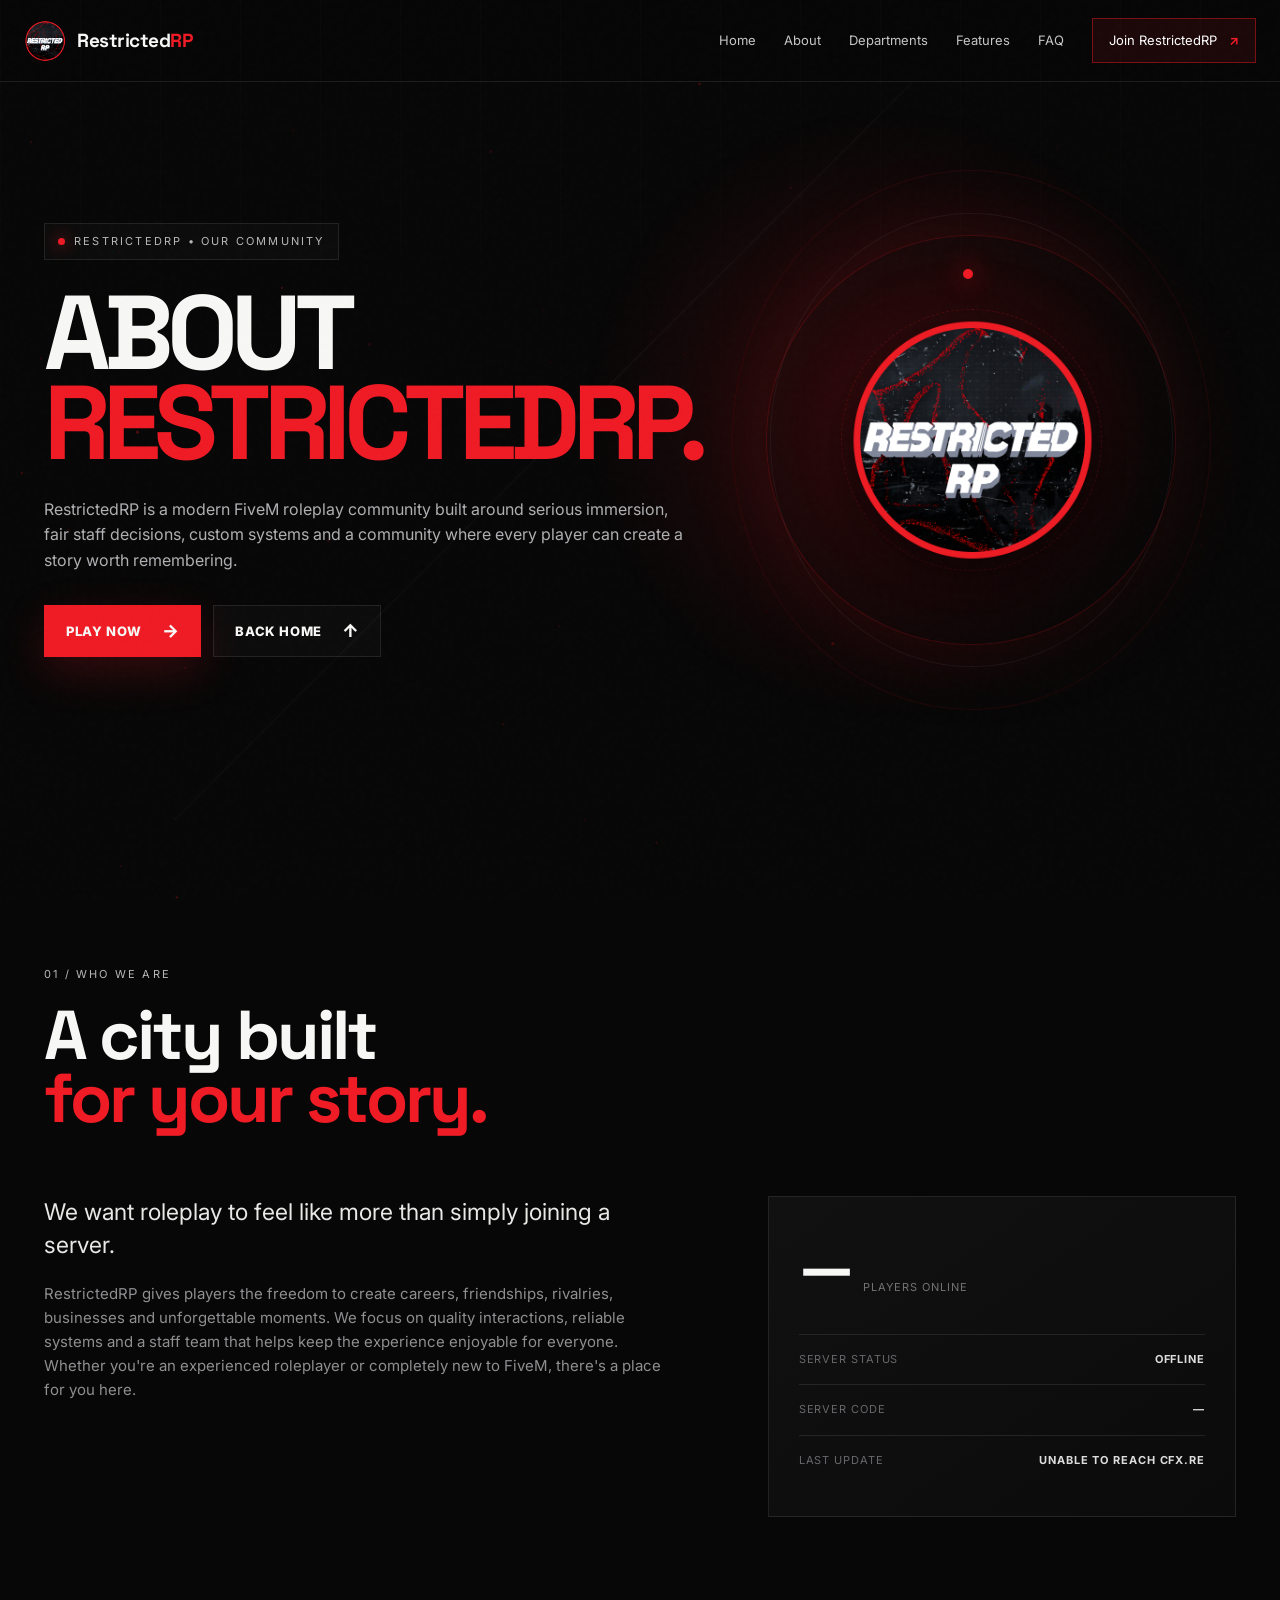
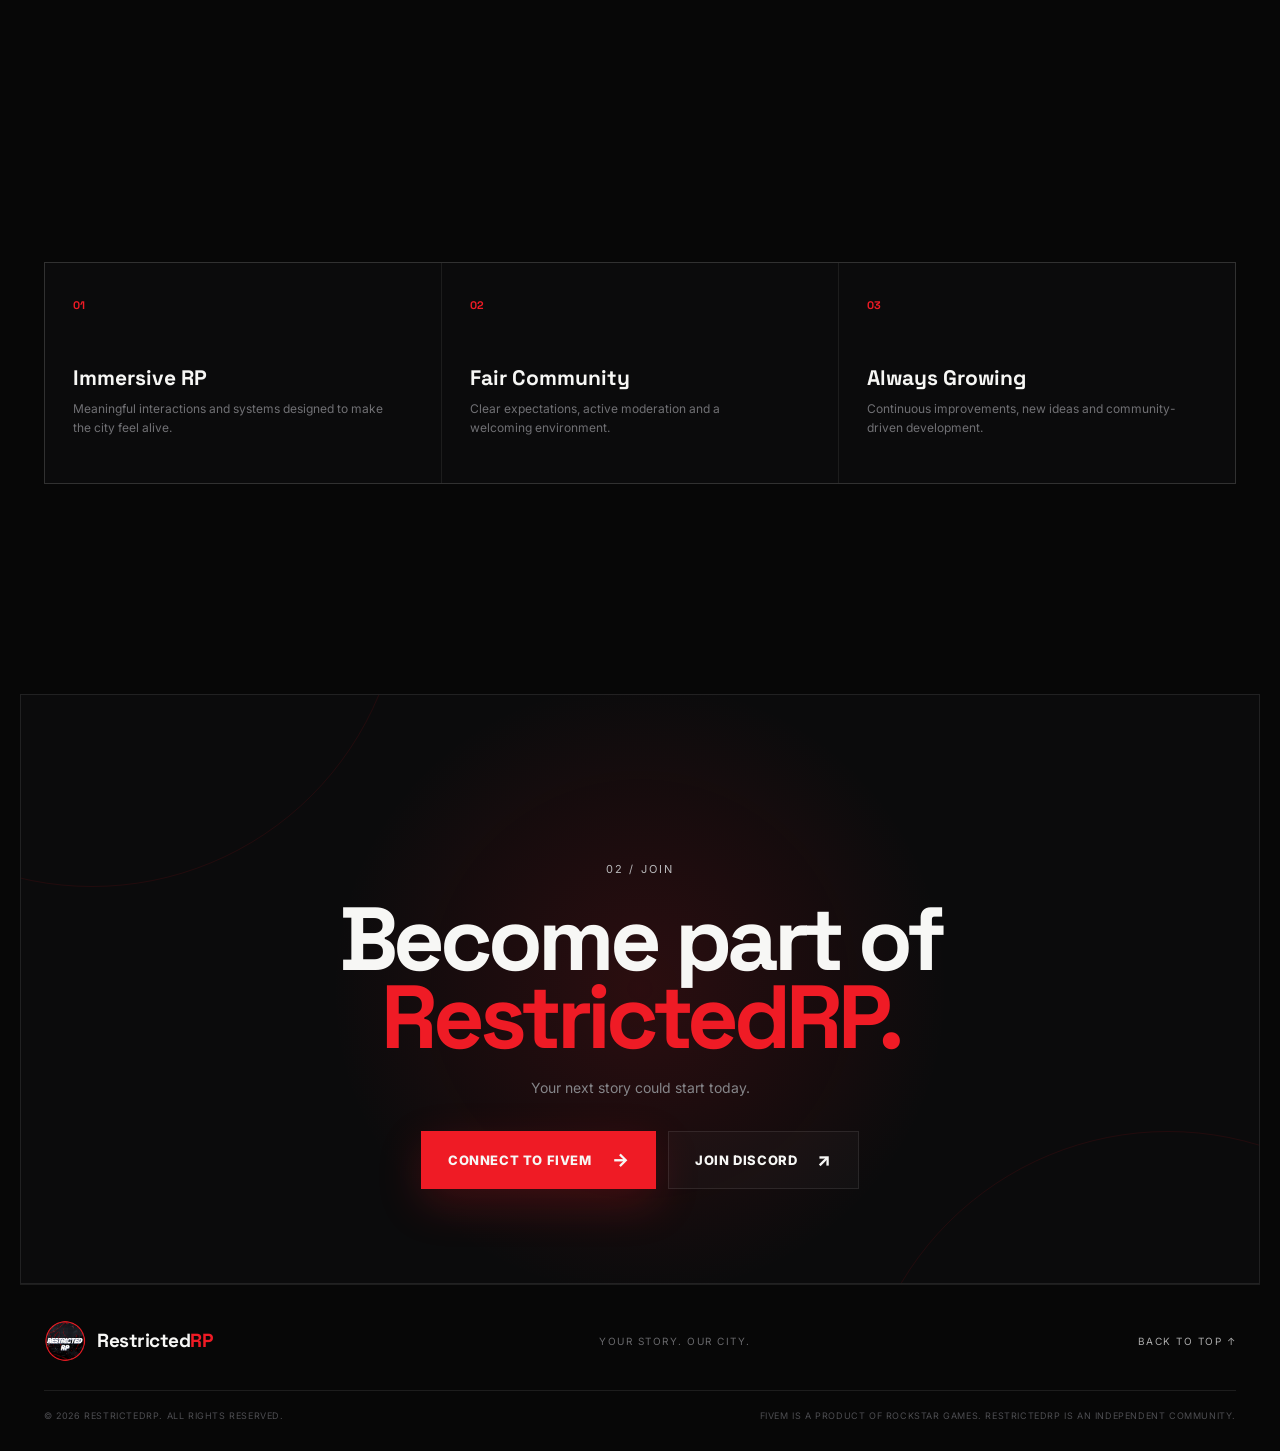
==== about.html @ 8ae46c91 "Add files via upload" ====
<!doctype html>
<html lang="en">
<head>
  <meta charset="utf-8"><meta name="viewport" content="width=device-width, initial-scale=1">
  <title>RestrictedRP | About</title>
  <meta name="description" content="Learn more about RestrictedRP and our FiveM roleplay community.">
  <link rel="preconnect" href="https://fonts.googleapis.com"><link rel="preconnect" href="https://fonts.gstatic.com" crossorigin>
  <link href="https://fonts.googleapis.com/css2?family=Inter:wght@400;500;600;700;800;900&family=Space+Grotesk:wght@500;600;700&display=swap" rel="stylesheet">
  <link rel="stylesheet" href="style.css">
</head>
<body><div class="noise"></div><canvas id="particles" aria-hidden="true"></canvas>
<header class="site-header" id="top"><a class="brand" href="index.html"><img src="assets/restrictedrp-logo.png" alt="RestrictedRP logo"><span>Restricted<span>RP</span></span></a>
<button class="menu-toggle" id="menuToggle" aria-label="Open navigation" aria-expanded="false"><i></i><i></i><i></i></button>
<nav class="nav" id="nav"><a href="index.html">Home</a><a href="about.html">About</a><a href="departments.html">Departments</a><a href="features.html">Features</a><a href="index.html#faq">FAQ</a><a class="nav-cta" id="navJoin" href="#">Join RestrictedRP <b>↗</b></a></nav></header>
<main>
<section class="hero" style="min-height:72vh"><div class="hero-grid"></div><div class="hero-copy reveal"><div class="eyebrow"><span class="live-dot"></span> RestrictedRP • Our Community</div><h1>ABOUT<br><em>RESTRICTEDRP.</em></h1><p class="hero-text">RestrictedRP is a modern FiveM roleplay community built around serious immersion, fair staff decisions, custom systems and a community where every player can create a story worth remembering.</p><div class="hero-actions"><a class="button primary" id="playBtn" href="#">Play Now <span>→</span></a><a class="button ghost" href="index.html">Back Home <span>↑</span></a></div></div><div class="hero-visual reveal delay-1"><div class="visual-ring ring-one"></div><div class="visual-ring ring-two"></div><div class="logo-orbit"><div class="orbit-dot"></div><img src="assets/restrictedrp-logo.png" alt=""></div></div></section>
<section class="section about"><div class="section-heading reveal"><span class="section-number">01 / WHO WE ARE</span><h2>A city built<br><em>for your story.</em></h2></div><div class="about-grid"><div class="about-text reveal"><p class="lead">We want roleplay to feel like more than simply joining a server.</p><p>RestrictedRP gives players the freedom to create careers, friendships, rivalries, businesses and unforgettable moments. We focus on quality interactions, reliable systems and a staff team that helps keep the experience enjoyable for everyone.</p><p>Whether you're an experienced roleplayer or completely new to FiveM, there's a place for you here.</p></div><div class="stat-panel reveal delay-1"><div class="big-stat"><strong id="onlineCount">—</strong><span>players online</span></div><div class="stat-line"><span>Server status</span><b id="serverStatus">Checking...</b></div><div class="stat-line"><span>Server code</span><b id="serverCode">—</b></div><div class="stat-line"><span>Last update</span><b id="lastUpdate">—</b></div></div></div></section>
<section class="section"><div class="feature-grid"><article class="feature reveal"><span>01</span><h3>Immersive RP</h3><p>Meaningful interactions and systems designed to make the city feel alive.</p></article><article class="feature reveal delay-1"><span>02</span><h3>Fair Community</h3><p>Clear expectations, active moderation and a welcoming environment.</p></article><article class="feature reveal delay-2"><span>03</span><h3>Always Growing</h3><p>Continuous improvements, new ideas and community-driven development.</p></article></div></section>
<section class="join-section"><div class="join-glow"></div><div class="join-inner reveal"><span class="section-number">02 / JOIN</span><h2>Become part of<br><em>RestrictedRP.</em></h2><p>Your next story could start today.</p><div class="join-actions"><a class="button primary large" id="joinPlayBtn" href="#">Connect to FiveM <span>→</span></a><a class="button ghost large" id="discordBtn" href="#">Join Discord <span>↗</span></a></div></div></section>
</main><footer class="footer"><div class="footer-top"><a class="brand" href="index.html"><img src="assets/restrictedrp-logo.png" alt="RestrictedRP logo"><span>Restricted<span>RP</span></span></a><p>YOUR STORY. OUR CITY.</p><a class="back-top" href="#top">Back to top ↑</a></div><div class="footer-bottom"><span>© <span id="year"></span> RestrictedRP. All rights reserved.</span><span>FiveM is a product of Rockstar Games. RestrictedRP is an independent community.</span></div></footer>
<script src="config.js"></script><script src="script.js"></script></body></html>
---- style.css ----
/* RestrictedRP — premium dark/red FiveM landing page */
:root{
  --bg:#070707; --bg2:#0c0c0d; --panel:#101011; --panel2:#151516;
  --red:#ef1b25; --red2:#ff3a42; --white:#f7f7f5; --muted:#99999c;
  --line:rgba(255,255,255,.09); --line2:rgba(239,27,37,.25);
  --max:1240px; --ease:cubic-bezier(.2,.8,.2,1);
}
*{box-sizing:border-box;margin:0;padding:0}
html{scroll-behavior:smooth}
body{font-family:Inter,system-ui,sans-serif;background:var(--bg);color:var(--white);line-height:1.6;overflow-x:hidden}
body:before{content:"";position:fixed;inset:0;pointer-events:none;z-index:50;background:linear-gradient(90deg,rgba(255,255,255,.015) 1px,transparent 1px);background-size:80px 80px;mask-image:linear-gradient(to bottom,black,transparent 75%)}
a{color:inherit;text-decoration:none}
button{font:inherit}
.noise{position:fixed;inset:0;z-index:60;pointer-events:none;opacity:.045;background-image:url("data:image/svg+xml,%3Csvg viewBox='0 0 180 180' xmlns='http://www.w3.org/2000/svg'%3E%3Cfilter id='n'%3E%3CfeTurbulence type='fractalNoise' baseFrequency='.9' numOctaves='4' stitchTiles='stitch'/%3E%3C/filter%3E%3Crect width='100%25' height='100%25' filter='url(%23n)' opacity='.35'/%3E%3C/svg%3E")}
#particles{position:fixed;inset:0;width:100%;height:100%;z-index:-1;opacity:.55}
.site-header{position:fixed;top:0;left:0;right:0;height:82px;padding:0 max(24px,calc((100vw - var(--max))/2));display:flex;align-items:center;justify-content:space-between;z-index:40;background:rgba(7,7,7,.76);backdrop-filter:blur(18px);border-bottom:1px solid var(--line)}
.brand{display:flex;align-items:center;gap:11px;font:800 19px "Space Grotesk",sans-serif;letter-spacing:-.5px}
.brand img{width:42px;height:42px;object-fit:contain;border-radius:50%}
.brand>span>span{color:var(--red)}
.nav{display:flex;align-items:center;gap:28px;font-size:13px;color:#c6c6c8}
.nav a{transition:.25s}
.nav a:hover{color:#fff}
.nav-cta{padding:11px 16px;border:1px solid rgba(239,27,37,.45);background:rgba(239,27,37,.09);color:#fff!important}
.nav-cta b{margin-left:8px;color:var(--red)}
.menu-toggle{display:none;background:none;border:0;color:#fff;width:42px}
.menu-toggle i{display:block;height:2px;background:#fff;margin:6px 0}
.hero{min-height:900px;position:relative;max-width:var(--max);margin:auto;padding:170px 24px 110px;display:grid;grid-template-columns:1.05fr .95fr;align-items:center;gap:30px}
.hero-grid{position:absolute;inset:82px 0 0;background:radial-gradient(circle at 70% 45%,rgba(239,27,37,.18),transparent 32%),linear-gradient(135deg,transparent 0 45%,rgba(255,255,255,.025) 45.1%,transparent 45.3%);pointer-events:none}
.hero-copy{position:relative;z-index:2;max-width:730px}
.eyebrow,.section-number{font-size:11px;letter-spacing:2.2px;text-transform:uppercase;color:#b8b8ba}
.eyebrow{display:inline-flex;align-items:center;gap:9px;border:1px solid var(--line);padding:9px 13px;background:rgba(255,255,255,.025)}
.live-dot{width:7px;height:7px;background:var(--red);border-radius:50%;box-shadow:0 0 16px var(--red)}
.hero h1{font:900 clamp(4rem,8.2vw,8rem)/.86 "Space Grotesk",sans-serif;letter-spacing:-7px;margin:28px 0}
.hero h1 em,.section-heading h2 em,.join-inner h2 em{font-style:normal;color:var(--red)}
.hero-text{font-size:16px;color:#b0b0b3;max-width:650px}
.hero-text strong{color:#fff}
.hero-actions,.join-actions{display:flex;gap:12px;flex-wrap:wrap;margin-top:32px}
.button{display:inline-flex;align-items:center;justify-content:center;gap:20px;min-height:52px;padding:0 21px;border:1px solid var(--line);font-size:13px;font-weight:800;text-transform:uppercase;letter-spacing:.6px;transition:.3s var(--ease)}
.button span{font-size:18px}
.button.primary{background:var(--red);border-color:var(--red);box-shadow:0 15px 45px rgba(239,27,37,.2)}
.button.primary:hover{background:var(--red2);transform:translateY(-3px);box-shadow:0 20px 55px rgba(239,27,37,.32)}
.button.ghost{background:rgba(255,255,255,.025)}
.button.ghost:hover{background:rgba(255,255,255,.07);transform:translateY(-3px)}
.button.large{min-height:58px;padding:0 26px}
.trust-row{display:flex;gap:24px;margin-top:38px;color:#77777a;font-size:11px;text-transform:uppercase;letter-spacing:1.1px}
.trust-row b{color:#fff;margin-right:7px}
.hero-visual{min-height:540px;position:relative;display:grid;place-items:center}
.logo-orbit{width:min(410px,68vw);aspect-ratio:1;border-radius:50%;display:grid;place-items:center;position:relative;background:radial-gradient(circle,rgba(239,27,37,.13),rgba(0,0,0,0) 64%);border:1px solid rgba(239,27,37,.2);box-shadow:0 0 100px rgba(239,27,37,.11)}
.logo-orbit:after{content:"";position:absolute;inset:18%;border:1px dashed rgba(239,27,37,.25);border-radius:50%;animation:spin 18s linear infinite}
.logo-orbit img{width:62%;filter:drop-shadow(0 20px 35px rgba(0,0,0,.8));z-index:2}
.visual-ring{position:absolute;border:1px solid rgba(255,255,255,.05);border-radius:50%;inset:8%;animation:pulse 5s ease-in-out infinite}
.ring-two{inset:0;border-color:rgba(239,27,37,.09);animation-delay:1.2s}
.orbit-dot{position:absolute;width:10px;height:10px;background:var(--red);border-radius:50%;top:8%;left:48%;box-shadow:0 0 25px var(--red);z-index:3}
.floating-card{position:absolute;background:rgba(15,15,16,.86);border:1px solid var(--line);padding:13px 16px;display:flex;align-items:center;gap:11px;backdrop-filter:blur(12px);box-shadow:0 18px 50px rgba(0,0,0,.4)}
.floating-card small{display:block;color:#6f6f73;font-size:8px;letter-spacing:1.3px}
.floating-card strong{display:block;font-size:13px;margin-top:1px}
.card-status{left:3%;top:23%}.card-online{right:0;bottom:19%}
.status-icon{color:#49d17a;font-size:10px;filter:drop-shadow(0 0 7px #49d17a)}
.mini-bars{display:flex;gap:3px;align-items:flex-end;height:18px}.mini-bars i{display:block;width:3px;background:var(--red)}.mini-bars i:nth-child(1){height:7px}.mini-bars i:nth-child(2){height:13px}.mini-bars i:nth-child(3){height:18px}
.scroll-cue{position:absolute;bottom:28px;left:24px;color:#656569;font-size:10px;letter-spacing:1.5px;text-transform:uppercase;display:flex;align-items:center;gap:10px}
.scroll-cue span{display:block;width:35px;height:1px;background:#555}
.ticker{border-block:1px solid var(--line);overflow:hidden;white-space:nowrap;background:#0a0a0a}
.ticker div{width:max-content;display:flex;gap:28px;align-items:center;padding:13px 0;animation:ticker 26s linear infinite;color:#777;font-size:10px;letter-spacing:2.2px}
.ticker span:nth-of-type(1),.ticker span:nth-of-type(3),.ticker span:nth-of-type(5){color:#eee}
.ticker b{color:var(--red)}
.section{max-width:var(--max);margin:auto;padding:140px 24px}
.section-heading h2{font:800 clamp(2.8rem,5.4vw,5.4rem)/.92 "Space Grotesk",sans-serif;letter-spacing:-3px;margin-top:18px}
.about-grid{display:grid;grid-template-columns:1.15fr .85fr;gap:90px;margin-top:65px;align-items:start}
.about-text{max-width:680px}.about-text .lead{font-size:23px;line-height:1.45;color:#e8e8e7;margin-bottom:20px}.about-text>p:not(.lead){color:#8f8f92;font-size:15px;max-width:620px}
.text-link{display:inline-flex;gap:15px;margin-top:28px;text-transform:uppercase;letter-spacing:1.4px;font-size:11px;font-weight:800;border-bottom:1px solid var(--red);padding-bottom:8px}
.stat-panel{background:linear-gradient(145deg,#111112,#0b0b0c);border:1px solid var(--line);padding:30px}
.big-stat{padding-bottom:28px;border-bottom:1px solid var(--line);display:flex;align-items:end;gap:12px}.big-stat strong{font:700 62px "Space Grotesk";letter-spacing:-3px}.big-stat span{font-size:11px;color:#737376;text-transform:uppercase;letter-spacing:1px;padding-bottom:9px}
.stat-line{display:flex;justify-content:space-between;padding:16px 0;border-bottom:1px solid var(--line);font-size:11px;color:#68686c;text-transform:uppercase;letter-spacing:.9px}.stat-line:last-child{border:0}.stat-line b{color:#ddd}.stat-line b.ok{color:#55d889}
.department-grid{display:grid;grid-template-columns:1fr 1fr;gap:14px;margin-top:65px}
.department{min-height:330px;padding:28px;position:relative;overflow:hidden;border:1px solid var(--line);background:linear-gradient(145deg,#111112,#0b0b0c);transition:.35s var(--ease)}
.department:before{content:"";position:absolute;inset:0;background:radial-gradient(circle at 90% 15%,rgba(239,27,37,.18),transparent 38%);opacity:0;transition:.35s}
.department:hover{transform:translateY(-5px);border-color:var(--line2)}.department:hover:before{opacity:1}
.dept-no{position:absolute;top:23px;right:26px;color:#4b4b4e;font:600 12px "Space Grotesk"}
.dept-icon{width:52px;height:52px;border:1px solid var(--line2);display:grid;place-items:center;color:var(--red);font-size:20px;margin-bottom:70px}
.dept-content{position:relative}.dept-content>span{font-size:9px;letter-spacing:2px;color:#6d6d70}.dept-content h3{font:700 38px "Space Grotesk";letter-spacing:-1.5px;margin:7px 0}.dept-content p{font-size:13px;color:#7e7e82;max-width:450px}.dept-content a{display:inline-block;margin-top:18px;color:#ddd;font-size:10px;text-transform:uppercase;letter-spacing:1.3px}
.features{padding-top:40px}.split{display:flex;justify-content:space-between;gap:40px;align-items:end}.split>p{max-width:420px;color:#777;font-size:13px}.feature-grid{display:grid;grid-template-columns:repeat(3,1fr);gap:1px;background:var(--line);border:1px solid var(--line);margin-top:65px}.feature{background:#0b0b0c;padding:28px;min-height:220px;transition:.3s}.feature:hover{background:#101011}.feature>span{color:var(--red);font:700 11px "Space Grotesk"}.feature h3{font:700 21px "Space Grotesk";margin:48px 0 8px}.feature p{color:#707074;font-size:12px;max-width:310px}
.join-section{position:relative;margin:70px auto 0;max-width:var(--max);min-height:590px;border:1px solid var(--line);overflow:hidden;display:grid;place-items:center;text-align:center;background:radial-gradient(circle at center,rgba(239,27,37,.14),transparent 45%),#0b0b0c}
.join-section:before,.join-section:after{content:"";position:absolute;border:1px solid rgba(239,27,37,.1);border-radius:50%;width:620px;height:620px}.join-section:before{top:-430px;left:-240px}.join-section:after{bottom:-470px;right:-220px}
.join-inner{position:relative;z-index:2;padding:60px 24px}.join-inner h2{font:900 clamp(3.2rem,7vw,6.8rem)/.87 "Space Grotesk";letter-spacing:-5px;margin:20px 0}.join-inner p{color:#858589;font-size:14px}.join-actions{justify-content:center}
.faq{padding-bottom:150px}.faq-list{margin-top:55px;border-top:1px solid var(--line)}details{border-bottom:1px solid var(--line);padding:0}summary{list-style:none;cursor:pointer;padding:25px 5px;font:600 17px "Space Grotesk";display:flex;justify-content:space-between}summary::-webkit-details-marker{display:none}summary span{color:var(--red);font-size:23px;font-weight:400;transition:.25s}details[open] summary span{transform:rotate(45deg)}details p{color:#7e7e82;font-size:13px;max-width:800px;padding:0 45px 25px 5px}
.footer{border-top:1px solid var(--line);max-width:var(--max);margin:auto;padding:35px 24px 28px}.footer-top{display:flex;justify-content:space-between;align-items:center;gap:20px}.footer-top p,.back-top{font-size:10px;letter-spacing:1.5px;color:#68686b;text-transform:uppercase}.back-top{color:#aaa}.footer-bottom{border-top:1px solid var(--line);margin-top:28px;padding-top:18px;display:flex;justify-content:space-between;gap:20px;color:#4e4e52;font-size:9px;letter-spacing:.6px;text-transform:uppercase}
.reveal{opacity:0;transform:translateY(24px);transition:opacity .8s var(--ease),transform .8s var(--ease)}.reveal.in-view{opacity:1;transform:none}.delay-1{transition-delay:.12s}.delay-2{transition-delay:.22s}
@keyframes spin{to{transform:rotate(360deg)}}@keyframes pulse{50%{transform:scale(1.04);opacity:.5}}@keyframes ticker{to{transform:translateX(-50%)}}
@media(max-width:900px){
  .site-header{height:72px;padding:0 18px}.nav{position:absolute;top:72px;left:12px;right:12px;display:none;flex-direction:column;align-items:stretch;padding:10px;background:#101011;border:1px solid var(--line);box-shadow:0 20px 60px #000}.nav.open{display:flex}.nav a{padding:13px 14px}.nav-cta{text-align:center}.menu-toggle{display:block}.hero{min-height:auto;padding:130px 20px 100px;grid-template-columns:1fr}.hero h1{letter-spacing:-4px}.hero-visual{min-height:420px}.card-status{left:0}.card-online{right:0}.section{padding:95px 20px}.about-grid{grid-template-columns:1fr;gap:40px}.department-grid{grid-template-columns:1fr}.feature-grid{grid-template-columns:1fr 1fr}.split{display:block}.split>p{margin-top:20px}.footer-top,.footer-bottom{flex-direction:column;align-items:flex-start}.join-section{margin:20px}.join-inner h2{letter-spacing:-3px}
}
@media(max-width:600px){
  .brand{font-size:17px}.brand img{width:37px;height:37px}.hero{padding-top:120px}.hero h1{font-size:clamp(3.2rem,17vw,5.2rem)}.hero-text{font-size:14px}.trust-row{gap:12px;flex-wrap:wrap}.trust-row span{font-size:9px}.hero-visual{min-height:340px}.logo-orbit{width:270px}.floating-card{transform:scale(.88)}.card-status{top:13%}.card-online{bottom:9%}.scroll-cue{display:none}.section-heading h2{letter-spacing:-2px}.about-text .lead{font-size:19px}.big-stat strong{font-size:50px}.feature-grid{grid-template-columns:1fr}.join-section{min-height:500px;margin:0 12px}.join-inner h2{font-size:3.4rem}.footer{padding-inline:20px}
}
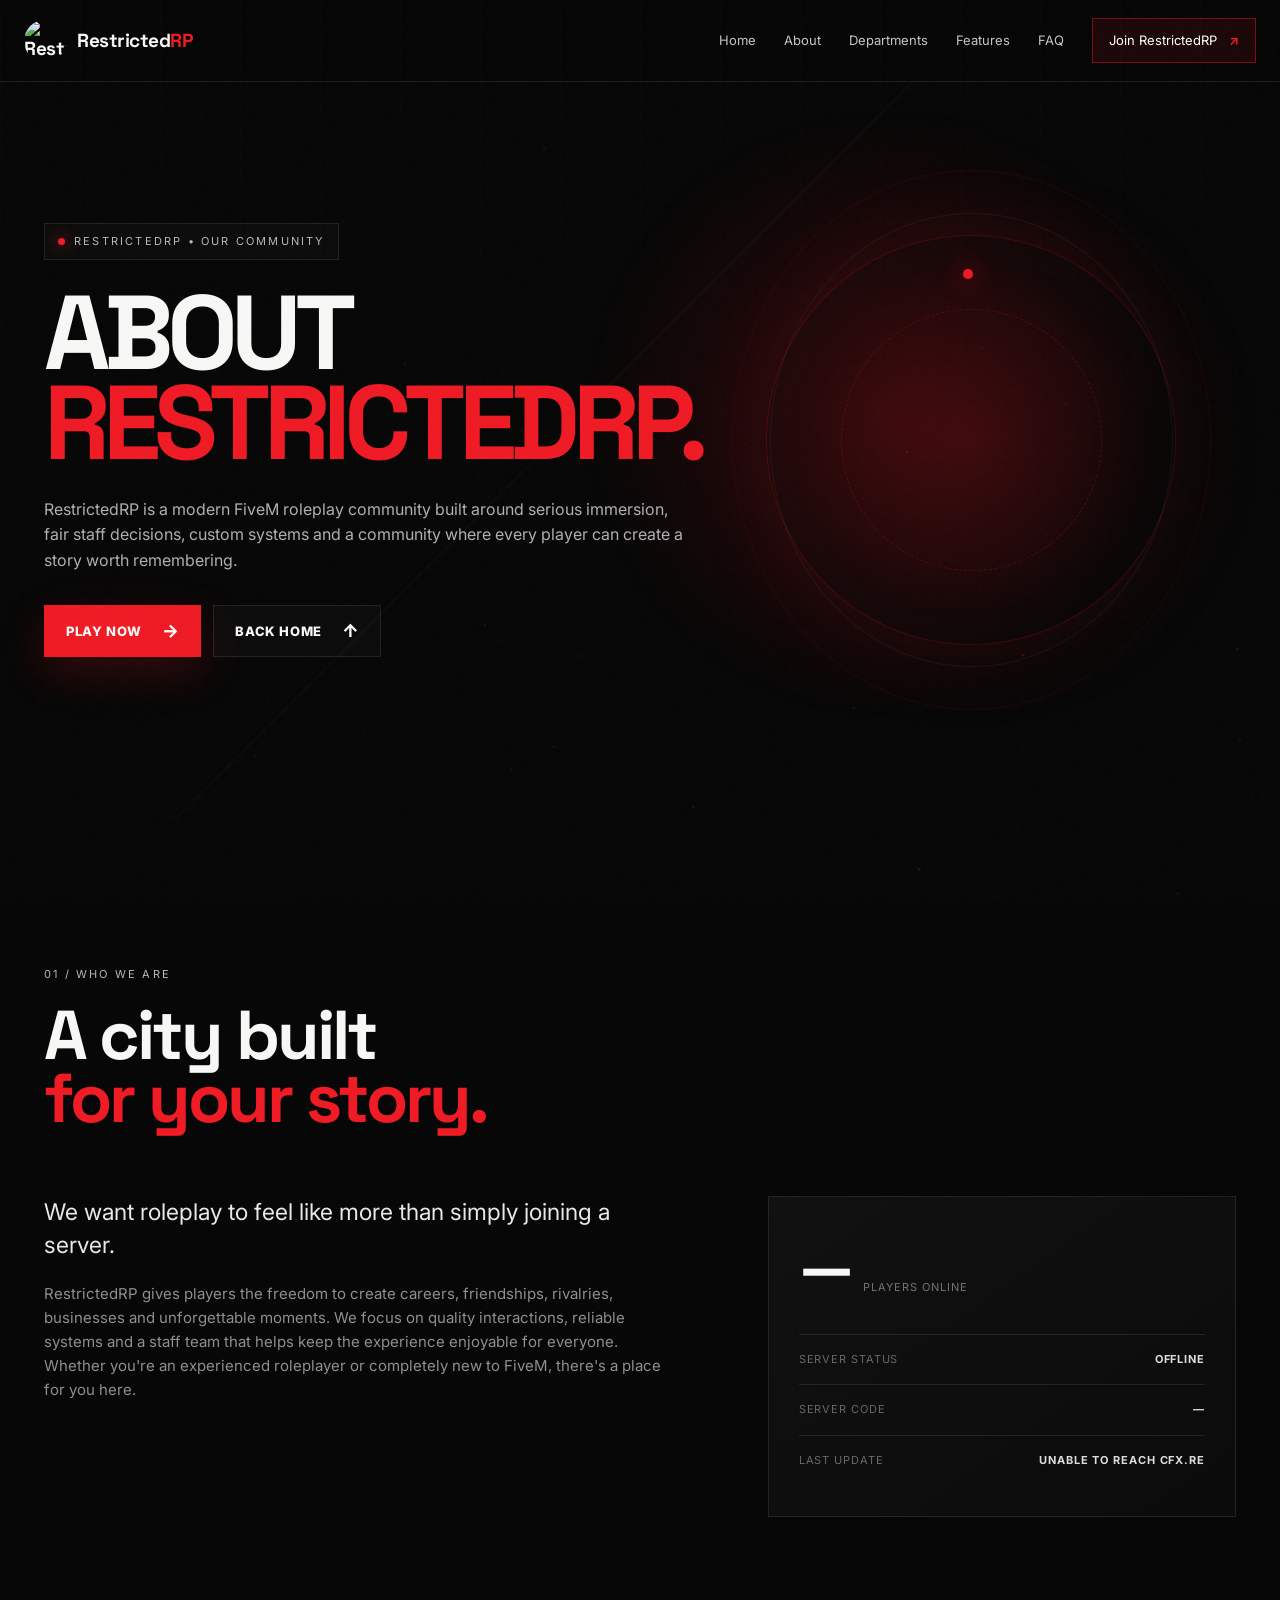
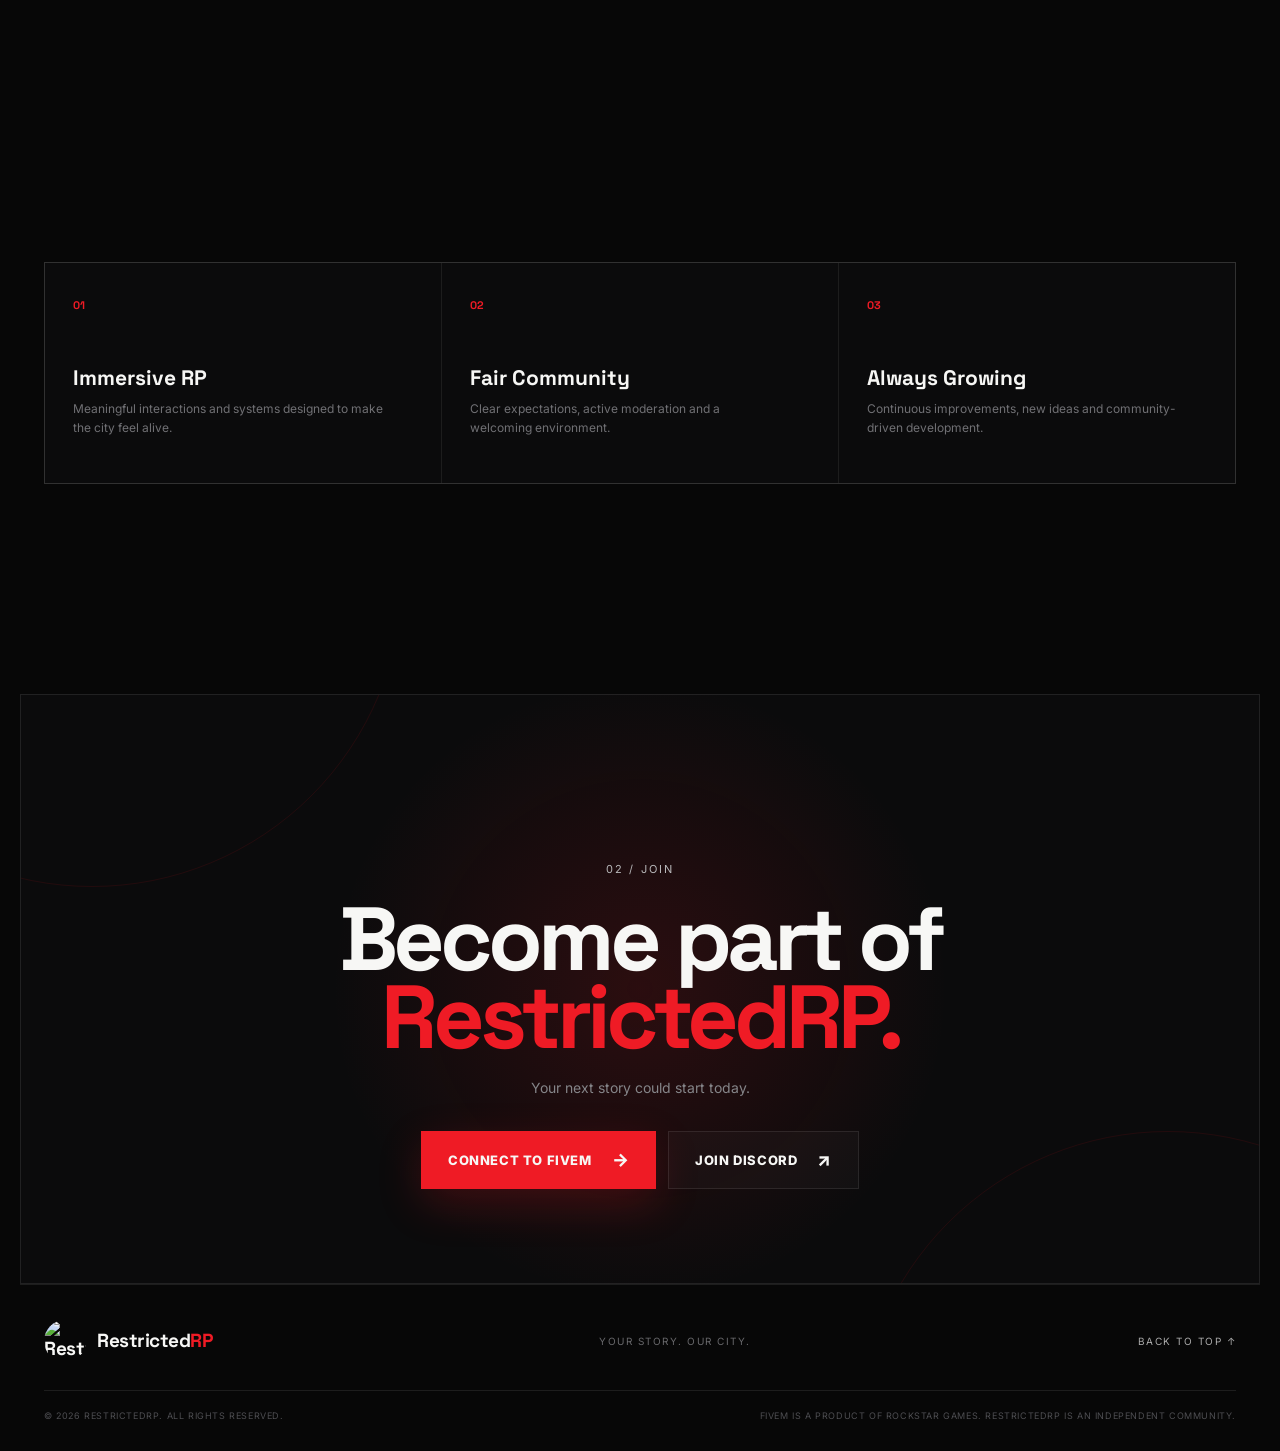
==== commit c099b6ba: "Add body ID to about.html for styling" ====
--- a/about.html
+++ b/about.html
@@ -2,13 +2,15 @@
 <html lang="en">
 <head>
   <meta charset="utf-8"><meta name="viewport" content="width=device-width, initial-scale=1">
+<link rel="icon" type="image/png" href="assets/restrictedrp-logo.png">
+<link rel="apple-touch-icon" href="assets/restrictedrp-logo.png">
   <title>RestrictedRP | About</title>
   <meta name="description" content="Learn more about RestrictedRP and our FiveM roleplay community.">
   <link rel="preconnect" href="https://fonts.googleapis.com"><link rel="preconnect" href="https://fonts.gstatic.com" crossorigin>
   <link href="https://fonts.googleapis.com/css2?family=Inter:wght@400;500;600;700;800;900&family=Space+Grotesk:wght@500;600;700&display=swap" rel="stylesheet">
   <link rel="stylesheet" href="style.css">
 </head>
-<body><div class="noise"></div><canvas id="particles" aria-hidden="true"></canvas>
+<body id="top"><div class="noise"></div><canvas id="particles" aria-hidden="true"></canvas>
 <header class="site-header" id="top"><a class="brand" href="index.html"><img src="assets/restrictedrp-logo.png" alt="RestrictedRP logo"><span>Restricted<span>RP</span></span></a>
 <button class="menu-toggle" id="menuToggle" aria-label="Open navigation" aria-expanded="false"><i></i><i></i><i></i></button>
 <nav class="nav" id="nav"><a href="index.html">Home</a><a href="about.html">About</a><a href="departments.html">Departments</a><a href="features.html">Features</a><a href="index.html#faq">FAQ</a><a class="nav-cta" id="navJoin" href="#">Join RestrictedRP <b>↗</b></a></nav></header>
@@ -17,5 +19,5 @@
 <section class="section about"><div class="section-heading reveal"><span class="section-number">01 / WHO WE ARE</span><h2>A city built<br><em>for your story.</em></h2></div><div class="about-grid"><div class="about-text reveal"><p class="lead">We want roleplay to feel like more than simply joining a server.</p><p>RestrictedRP gives players the freedom to create careers, friendships, rivalries, businesses and unforgettable moments. We focus on quality interactions, reliable systems and a staff team that helps keep the experience enjoyable for everyone.</p><p>Whether you're an experienced roleplayer or completely new to FiveM, there's a place for you here.</p></div><div class="stat-panel reveal delay-1"><div class="big-stat"><strong id="onlineCount">—</strong><span>players online</span></div><div class="stat-line"><span>Server status</span><b id="serverStatus">Checking...</b></div><div class="stat-line"><span>Server code</span><b id="serverCode">—</b></div><div class="stat-line"><span>Last update</span><b id="lastUpdate">—</b></div></div></div></section>
 <section class="section"><div class="feature-grid"><article class="feature reveal"><span>01</span><h3>Immersive RP</h3><p>Meaningful interactions and systems designed to make the city feel alive.</p></article><article class="feature reveal delay-1"><span>02</span><h3>Fair Community</h3><p>Clear expectations, active moderation and a welcoming environment.</p></article><article class="feature reveal delay-2"><span>03</span><h3>Always Growing</h3><p>Continuous improvements, new ideas and community-driven development.</p></article></div></section>
 <section class="join-section"><div class="join-glow"></div><div class="join-inner reveal"><span class="section-number">02 / JOIN</span><h2>Become part of<br><em>RestrictedRP.</em></h2><p>Your next story could start today.</p><div class="join-actions"><a class="button primary large" id="joinPlayBtn" href="#">Connect to FiveM <span>→</span></a><a class="button ghost large" id="discordBtn" href="#">Join Discord <span>↗</span></a></div></div></section>
-</main><footer class="footer"><div class="footer-top"><a class="brand" href="index.html"><img src="assets/restrictedrp-logo.png" alt="RestrictedRP logo"><span>Restricted<span>RP</span></span></a><p>YOUR STORY. OUR CITY.</p><a class="back-top" href="#top">Back to top ↑</a></div><div class="footer-bottom"><span>© <span id="year"></span> RestrictedRP. All rights reserved.</span><span>FiveM is a product of Rockstar Games. RestrictedRP is an independent community.</span></div></footer>
+</main><footer class="footer"><div class="footer-top"><a class="brand" href="index.html"><img src="assets/restrictedrp-logo.png" alt="RestrictedRP logo"><span>Restricted<span>RP</span></span></a><p>YOUR STORY. OUR CITY.</p><a class="back-top" href="#top" aria-label="Back to top">Back to top ↑</a></div><div class="footer-bottom"><span>© <span id="year"></span> RestrictedRP. All rights reserved.</span><span>FiveM is a product of Rockstar Games. RestrictedRP is an independent community.</span></div></footer>
 <script src="config.js"></script><script src="script.js"></script></body></html>
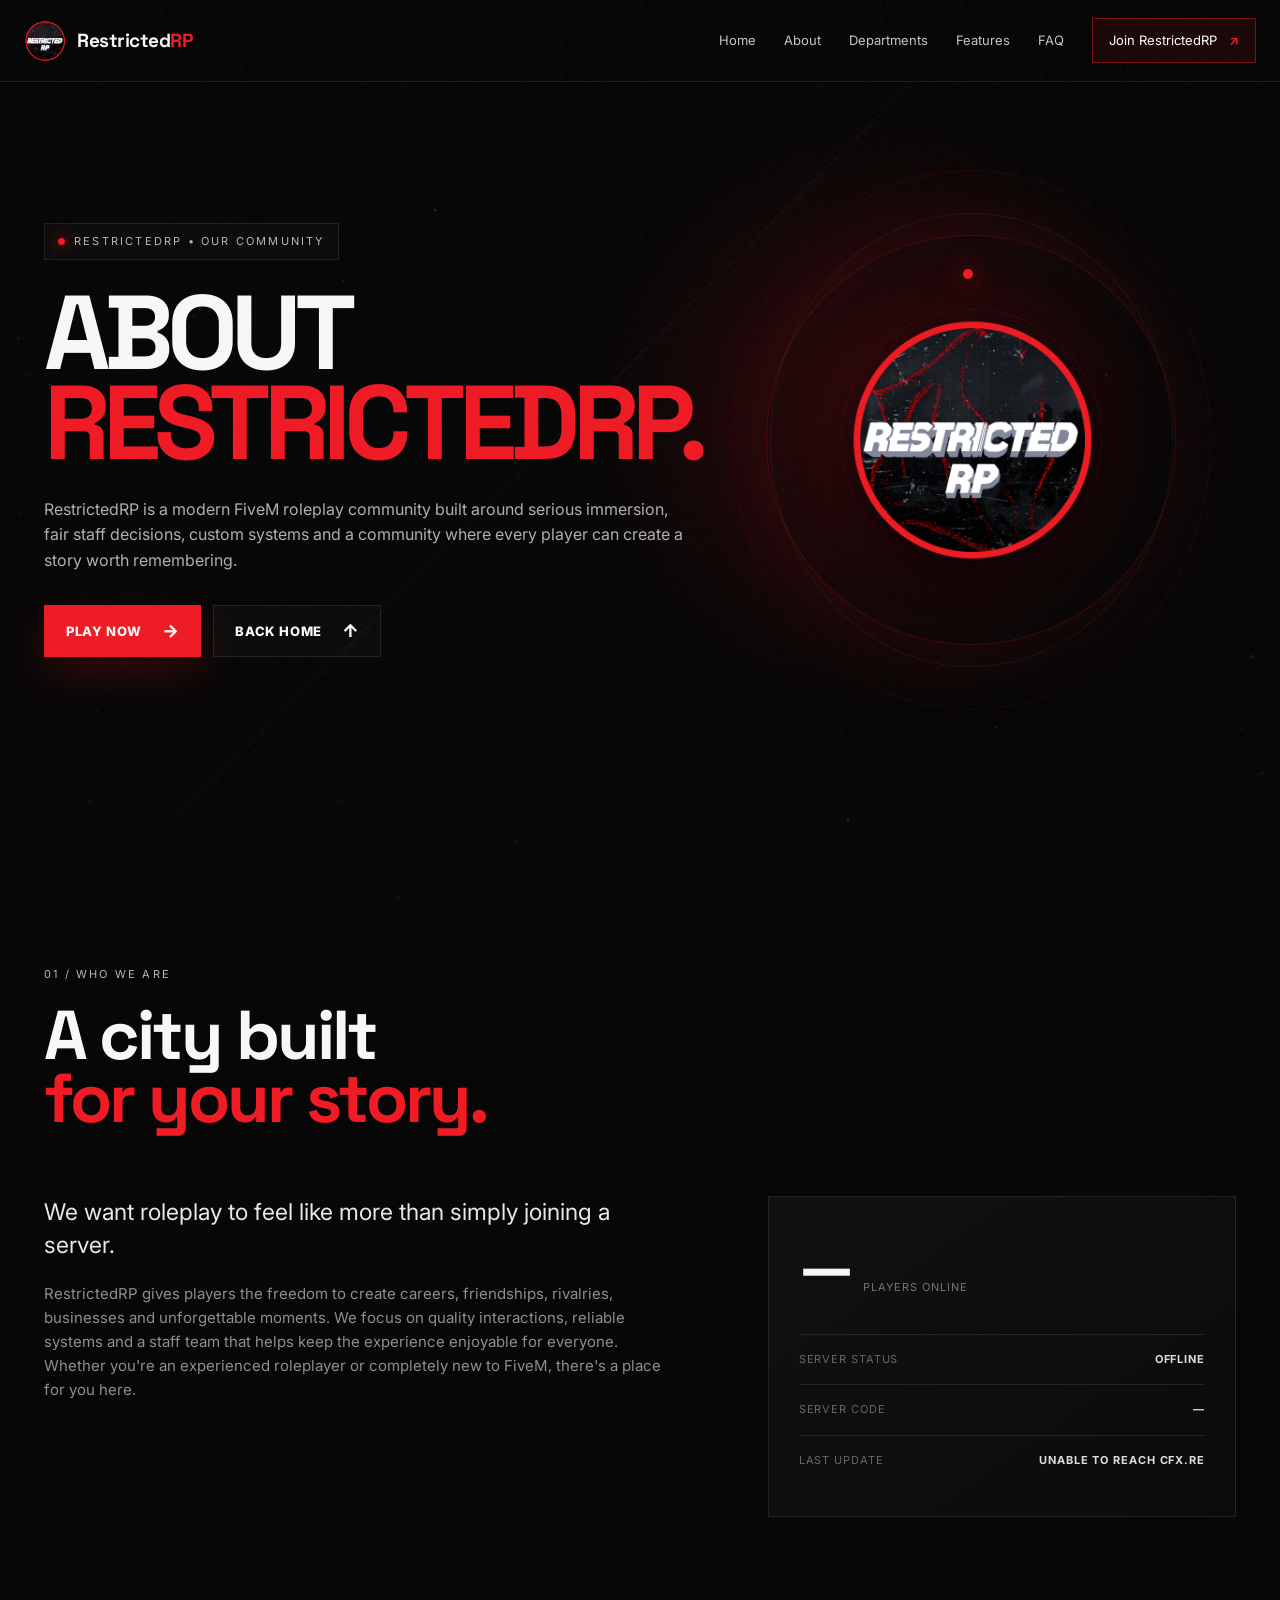
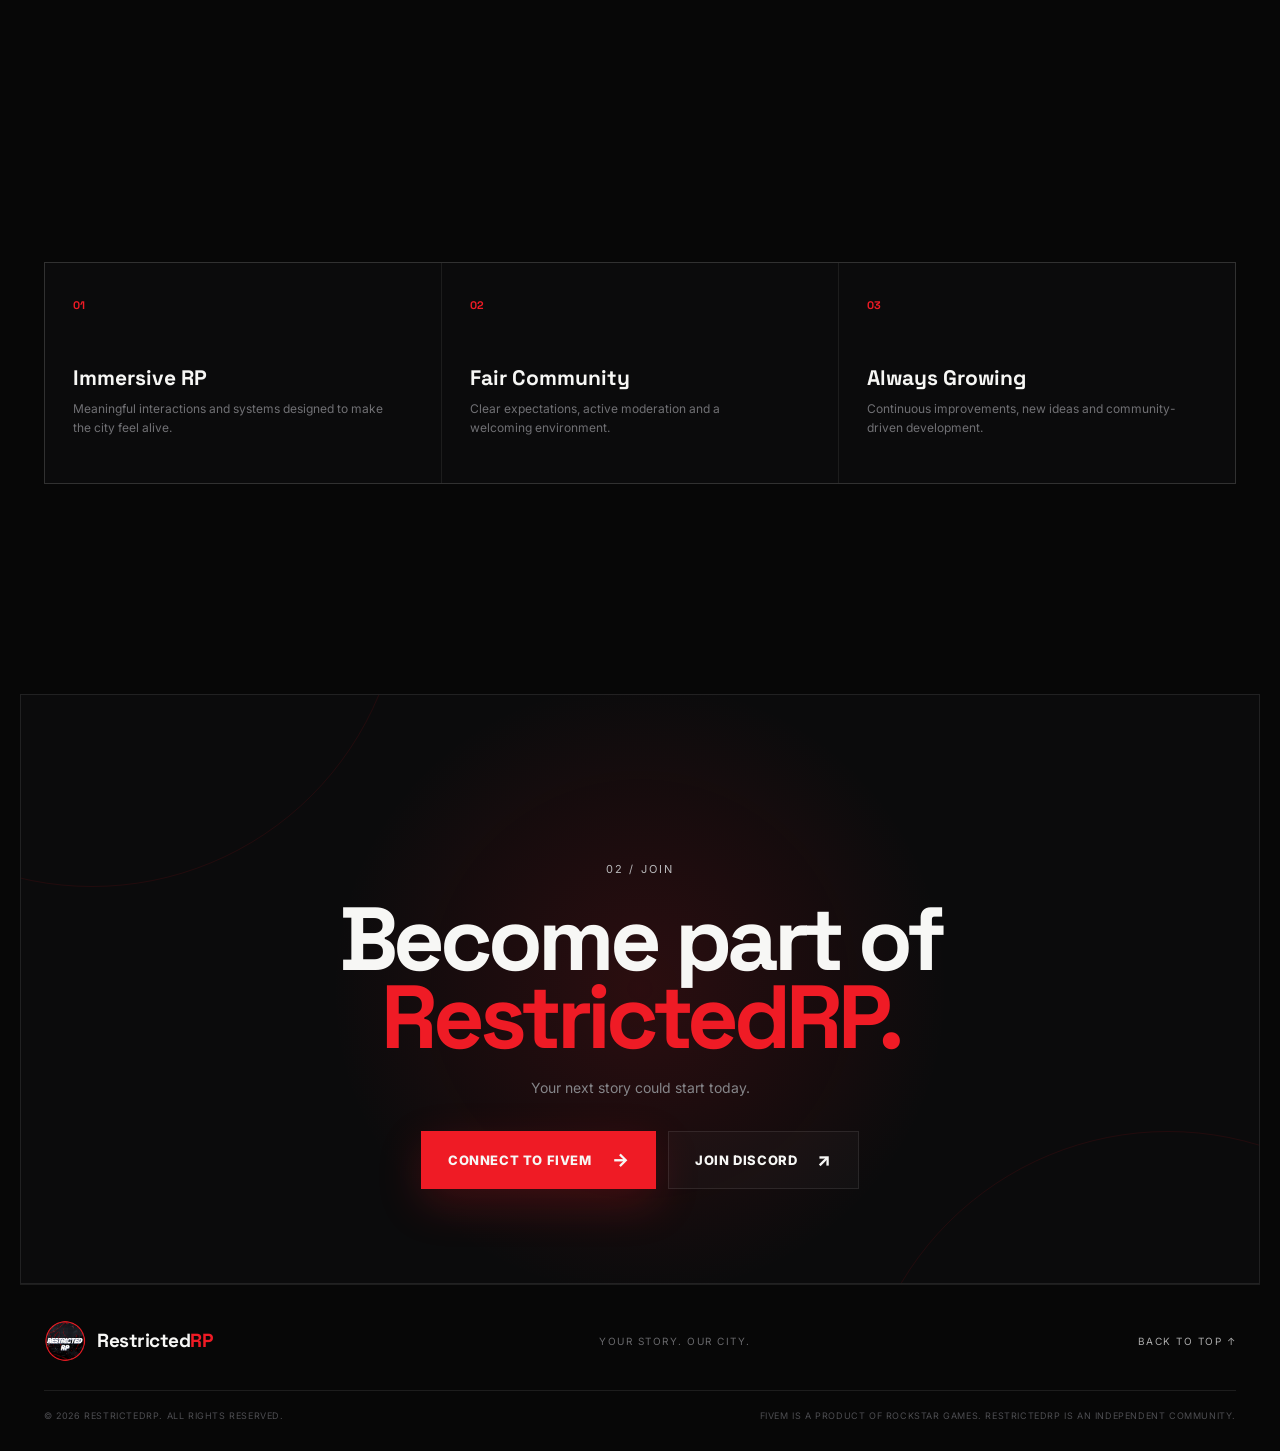
==== commit 33e4f59f: "Update about.html" ====
--- a/about.html
+++ b/about.html
@@ -2,8 +2,8 @@
 <html lang="en">
 <head>
   <meta charset="utf-8"><meta name="viewport" content="width=device-width, initial-scale=1">
-<link rel="icon" type="image/png" href="assets/restrictedrp-logo.png">
-<link rel="apple-touch-icon" href="assets/restrictedrp-logo.png">
+<link rel="icon" href="favicon.ico" sizes="any">
+<link rel="apple-touch-icon" href="favicon.png">
   <title>RestrictedRP | About</title>
   <meta name="description" content="Learn more about RestrictedRP and our FiveM roleplay community.">
   <link rel="preconnect" href="https://fonts.googleapis.com"><link rel="preconnect" href="https://fonts.gstatic.com" crossorigin>
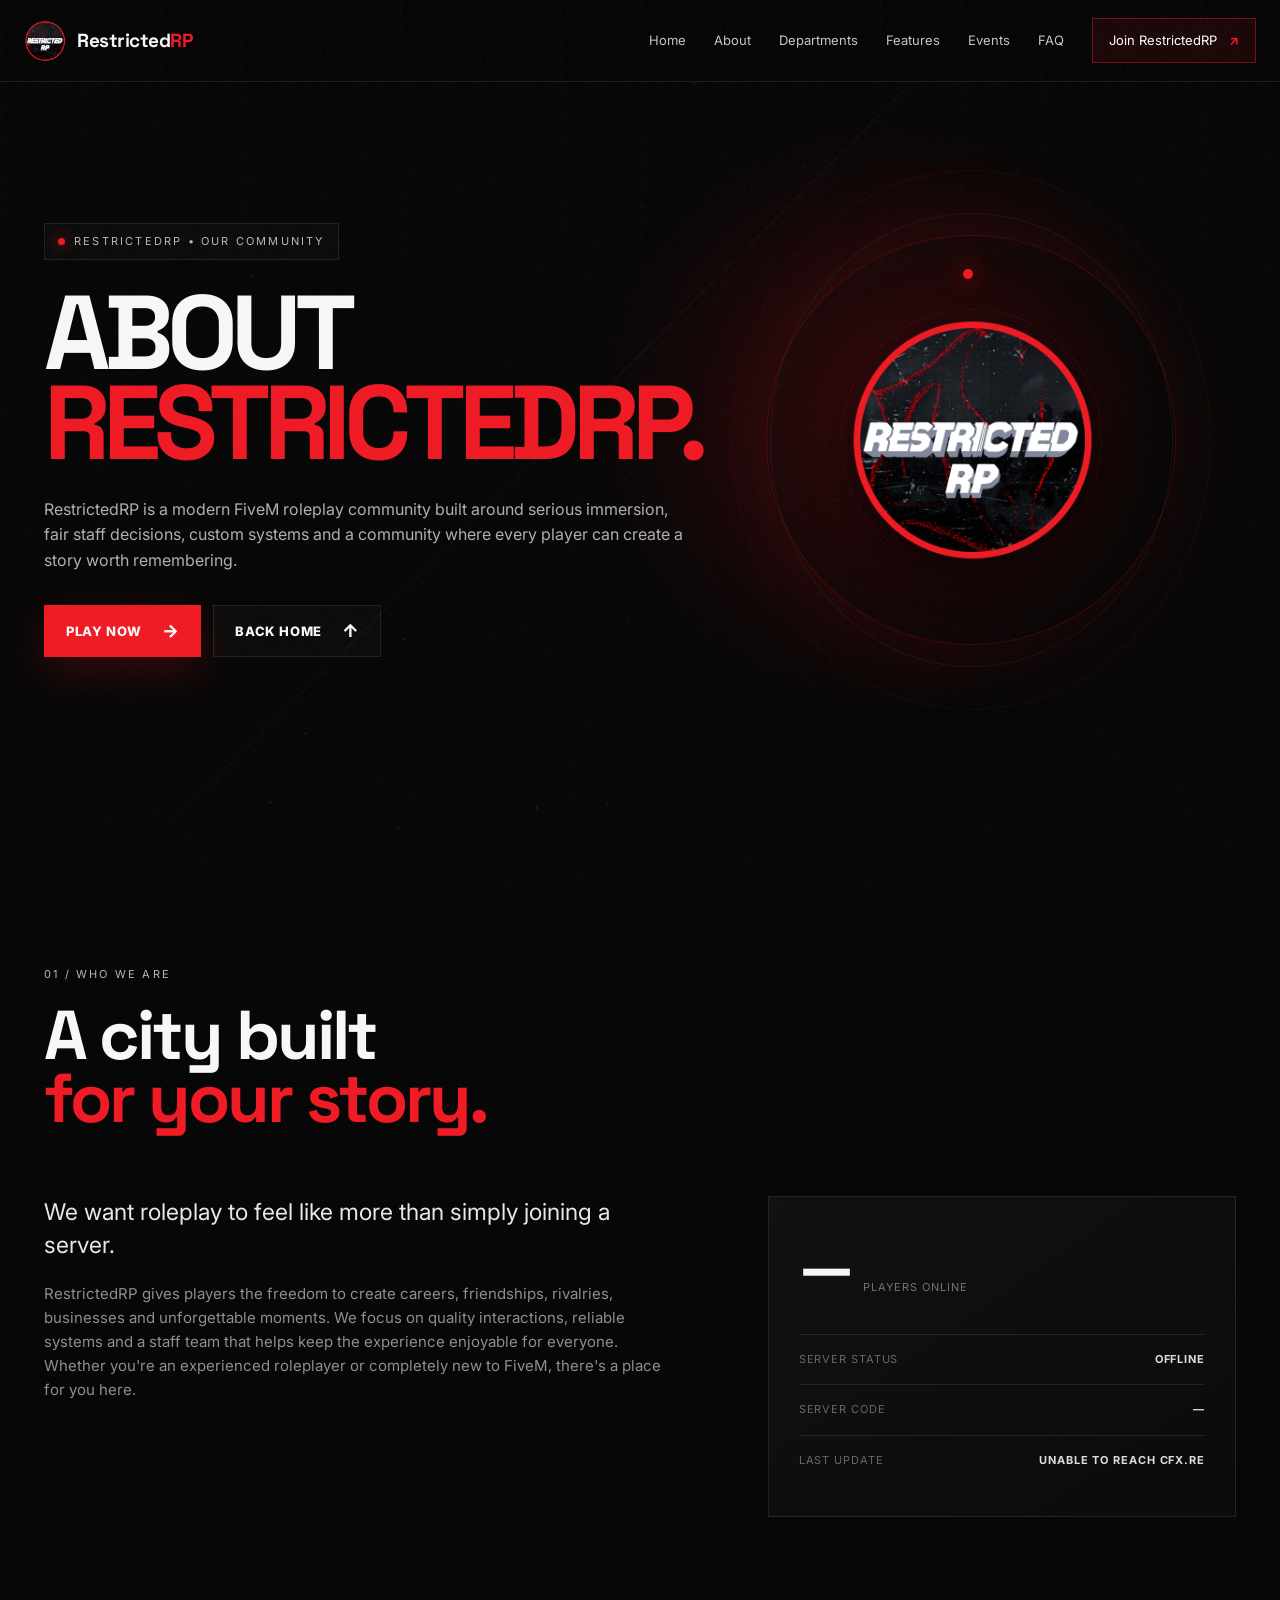
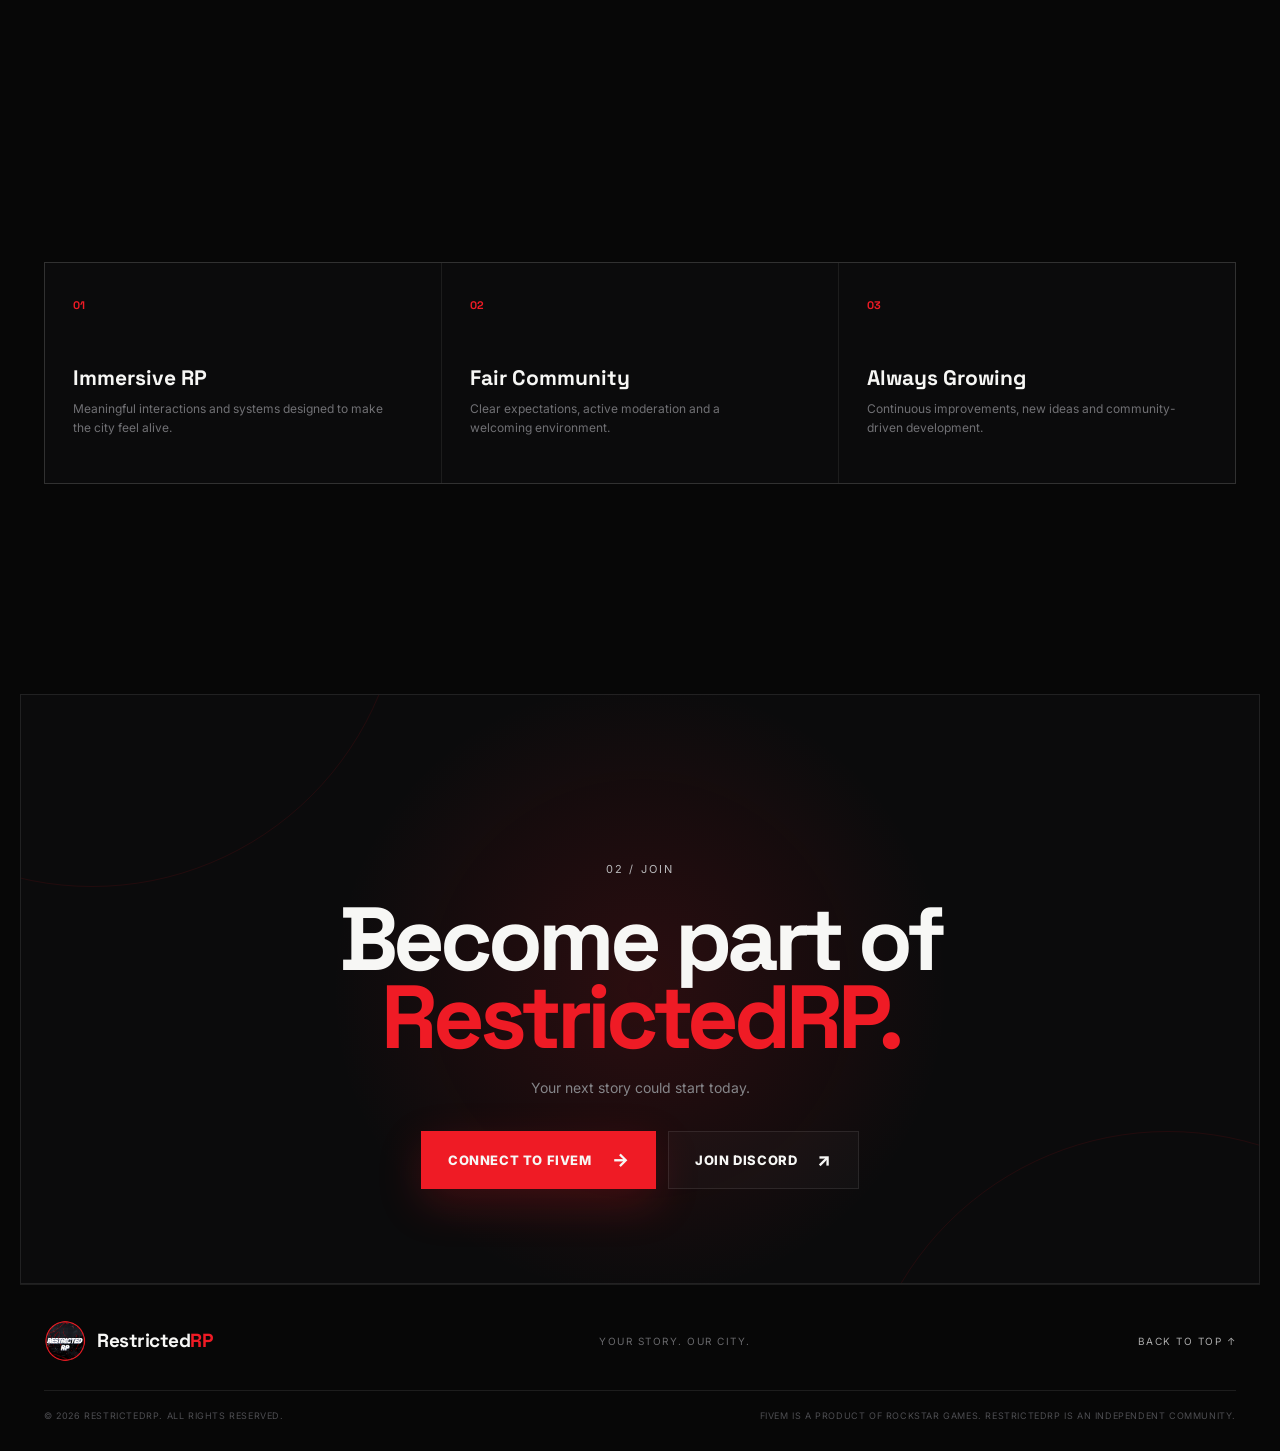
==== commit 0dbafa05: "Add files via upload" ====
--- a/about.html
+++ b/about.html
@@ -13,7 +13,8 @@
 <body id="top"><div class="noise"></div><canvas id="particles" aria-hidden="true"></canvas>
 <header class="site-header" id="top"><a class="brand" href="index.html"><img src="assets/restrictedrp-logo.png" alt="RestrictedRP logo"><span>Restricted<span>RP</span></span></a>
 <button class="menu-toggle" id="menuToggle" aria-label="Open navigation" aria-expanded="false"><i></i><i></i><i></i></button>
-<nav class="nav" id="nav"><a href="index.html">Home</a><a href="about.html">About</a><a href="departments.html">Departments</a><a href="features.html">Features</a><a href="index.html#faq">FAQ</a><a class="nav-cta" id="navJoin" href="#">Join RestrictedRP <b>↗</b></a></nav></header>
+<nav class="nav" id="nav"><a href="index.html">Home</a><a href="about.html">About</a><a href="departments.html">Departments</a><a href="features.html">Features</a>
+      <a href="/events">Events</a><a href="index.html#faq">FAQ</a><a class="nav-cta" id="navJoin" href="#">Join RestrictedRP <b>↗</b></a></nav></header>
 <main>
 <section class="hero" style="min-height:72vh"><div class="hero-grid"></div><div class="hero-copy reveal"><div class="eyebrow"><span class="live-dot"></span> RestrictedRP • Our Community</div><h1>ABOUT<br><em>RESTRICTEDRP.</em></h1><p class="hero-text">RestrictedRP is a modern FiveM roleplay community built around serious immersion, fair staff decisions, custom systems and a community where every player can create a story worth remembering.</p><div class="hero-actions"><a class="button primary" id="playBtn" href="#">Play Now <span>→</span></a><a class="button ghost" href="index.html">Back Home <span>↑</span></a></div></div><div class="hero-visual reveal delay-1"><div class="visual-ring ring-one"></div><div class="visual-ring ring-two"></div><div class="logo-orbit"><div class="orbit-dot"></div><img src="assets/restrictedrp-logo.png" alt=""></div></div></section>
 <section class="section about"><div class="section-heading reveal"><span class="section-number">01 / WHO WE ARE</span><h2>A city built<br><em>for your story.</em></h2></div><div class="about-grid"><div class="about-text reveal"><p class="lead">We want roleplay to feel like more than simply joining a server.</p><p>RestrictedRP gives players the freedom to create careers, friendships, rivalries, businesses and unforgettable moments. We focus on quality interactions, reliable systems and a staff team that helps keep the experience enjoyable for everyone.</p><p>Whether you're an experienced roleplayer or completely new to FiveM, there's a place for you here.</p></div><div class="stat-panel reveal delay-1"><div class="big-stat"><strong id="onlineCount">—</strong><span>players online</span></div><div class="stat-line"><span>Server status</span><b id="serverStatus">Checking...</b></div><div class="stat-line"><span>Server code</span><b id="serverCode">—</b></div><div class="stat-line"><span>Last update</span><b id="lastUpdate">—</b></div></div></div></section>
